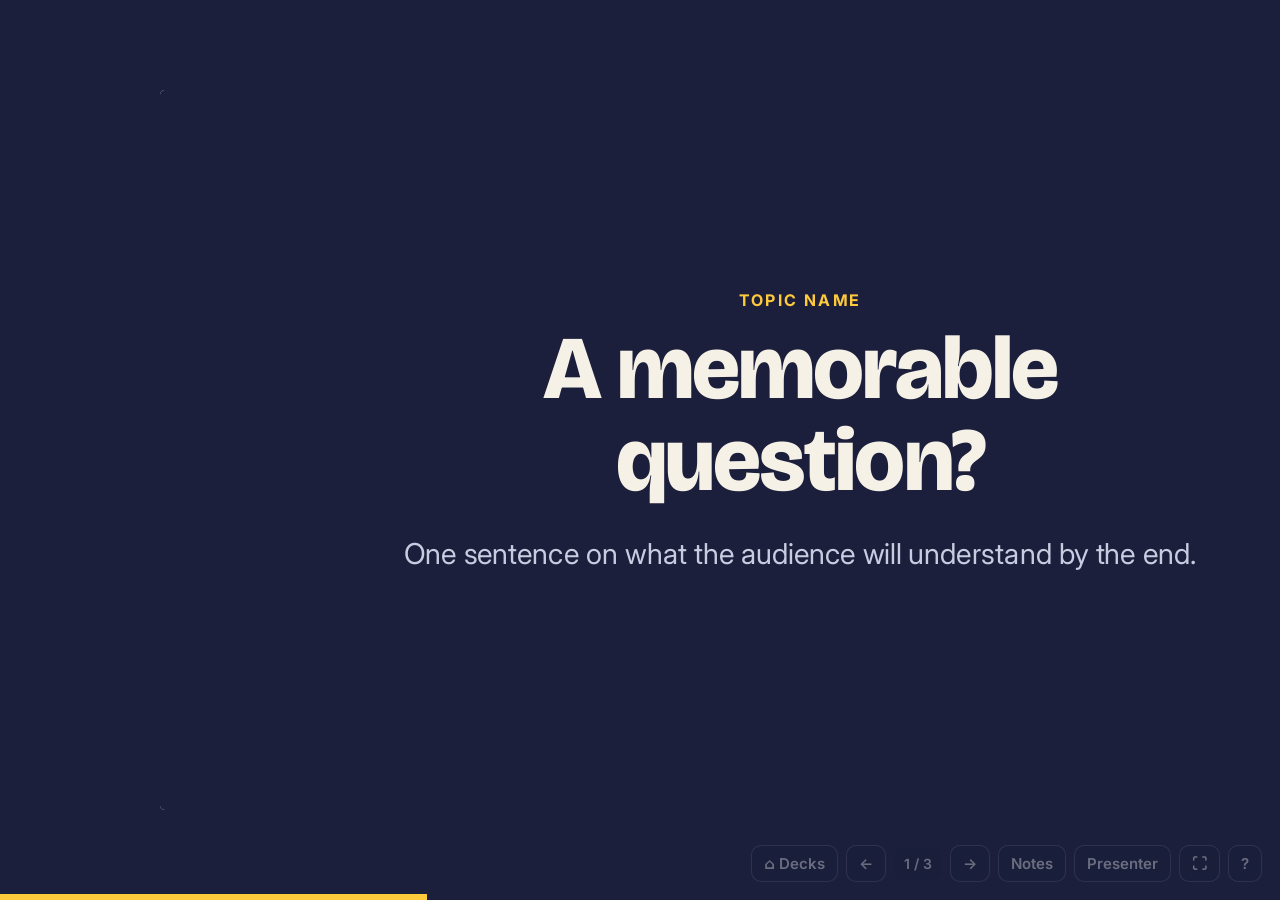
==== decks/_template/index.html @ dbbfcd2d "Add slide engine, deck picker and Shared Responsibility deck - Shared engine: 1600x900 scaled stage," ====
<!DOCTYPE html>
<html lang="en-GB">
<head>
  <meta charset="utf-8">
  <meta name="viewport" content="width=device-width, initial-scale=1">
  <title>Deck title · Subtitle</title>
  <link rel="stylesheet" href="../../assets/engine.css">
  <link rel="stylesheet" href="deck.css">
</head>
<body data-deck="your-deck-id">
<div class="deck">

  <section class="slide dark center">
    <p class="kicker">Topic name</p>
    <h1>A memorable<br>question?</h1>
    <p class="lead">One sentence on what the audience will understand by the end.</p>
    <aside class="notes"><p>What to say on this slide.</p></aside>
  </section>

  <section class="slide">
    <p class="kicker">Section label</p>
    <h2>One idea per slide</h2>
    <div class="card step"><p>Revealed on the first →</p></div>
    <div class="card step" style="margin-top:24px"><p>Revealed on the second →</p></div>
    <aside class="notes"><p>Ask the room a question here.</p></aside>
  </section>

  <section class="slide dark center">
    <h2>The one-line takeaway.</h2>
    <aside class="notes"><p>Close.</p></aside>
  </section>

</div>
<script src="../../decks/registry.js"></script>
<script src="../../assets/engine.js"></script>
<script src="deck.js"></script>
</body>
</html>
---- assets/engine.css ----
/* ==========================================================================
   cloud-explained — shared slide engine styles
   Every deck links this file. Deck-specific styles live in the deck folder.
   ========================================================================== */

@import url("https://fonts.googleapis.com/css2?family=Bricolage+Grotesque:opsz,wght@12..96,500;12..96,700;12..96,800&family=Inter:wght@400;500;600;700&display=swap");

:root {
  /* Palette — keep meaning consistent across ALL decks */
  --paper: #f6f1e7;
  --paper-2: #efe7d8;
  --ink: #1b1f3b;
  --ink-soft: #4a4f6e;
  --line: #d9cfbd;

  --provider: #2d6bff;      /* the cloud provider's responsibility */
  --provider-soft: #dfe8ff;
  --customer: #ff6b4a;      /* your / the customer's responsibility */
  --customer-soft: #ffe3dc;
  --shared: #8b5cf6;        /* shared responsibility */
  --shared-soft: #ece4ff;

  --sun: #ffc93c;           /* highlight / emphasis */
  --good: #1faf7a;
  --bad: #e5484d;

  --font-display: "Bricolage Grotesque", "Segoe UI", system-ui, sans-serif;
  --font-body: "Inter", "Segoe UI", system-ui, sans-serif;

  --radius: 22px;
  --shadow: 0 2px 0 var(--ink), 0 10px 30px rgba(27, 31, 59, 0.08);
  --ease: cubic-bezier(0.2, 0.8, 0.2, 1);

  /* Logical stage size — slides are authored at 1600×900 and scaled to fit */
  --stage-w: 1600px;
  --stage-h: 900px;
}

* { box-sizing: border-box; }

html, body {
  margin: 0;
  height: 100%;
  background: var(--ink);
  color: var(--ink);
  font-family: var(--font-body);
  overflow: hidden;
  -webkit-font-smoothing: antialiased;
}

/* ---------- Stage & slides ---------- */

.ce-viewport {
  position: fixed;
  inset: 0;
  display: grid;
  place-items: center;
}

.deck {
  position: relative;
  width: var(--stage-w);
  height: var(--stage-h);
  transform-origin: center center;
  background: var(--paper);
  border-radius: 6px;
  overflow: hidden;
  /* subtle dotted "whiteboard" texture */
  background-image: radial-gradient(rgba(27, 31, 59, 0.09) 1.2px, transparent 1.2px);
  background-size: 26px 26px;
}

.slide {
  position: absolute;
  inset: 0;
  padding: 80px 110px 90px;
  display: flex;
  flex-direction: column;
  opacity: 0;
  visibility: hidden;
  transform: translateX(40px);
  transition: opacity 0.45s var(--ease), transform 0.45s var(--ease), visibility 0.45s;
}
.slide.is-active { opacity: 1; visibility: visible; transform: none; }
.slide.is-past { transform: translateX(-40px); }

.slide.center { justify-content: center; align-items: center; text-align: center; }
.slide.dark { background: var(--ink); color: var(--paper); }
.slide.dark .kicker { color: var(--sun); }

/* Speaker notes are never shown on the slide itself */
.slide aside.notes { display: none; }

/* ---------- Typography ---------- */

.kicker {
  font-family: var(--font-body);
  font-weight: 700;
  font-size: 20px;
  letter-spacing: 0.14em;
  text-transform: uppercase;
  color: var(--customer);
  margin: 0 0 14px;
}

h1, h2, h3 { font-family: var(--font-display); margin: 0; line-height: 1.02; letter-spacing: -0.02em; }
h1 { font-size: 112px; font-weight: 800; }
h2 { font-size: 68px; font-weight: 800; margin-bottom: 26px; }
h3 { font-size: 34px; font-weight: 700; }

p, li { font-size: 28px; line-height: 1.4; }
.lead { font-size: 36px; line-height: 1.35; color: var(--ink-soft); max-width: 1150px; }
.dark .lead { color: #c9cbe0; }
.small { font-size: 20px; color: var(--ink-soft); }

.hl { background: linear-gradient(transparent 58%, var(--sun) 58%); padding: 0 4px; }
.c-provider { color: var(--provider); }
.c-customer { color: var(--customer); }
.c-shared { color: var(--shared); }

/* ---------- Common building blocks ---------- */

.card {
  background: #fff;
  border: 3px solid var(--ink);
  border-radius: var(--radius);
  box-shadow: var(--shadow);
  padding: 28px 30px;
}

.pill {
  display: inline-flex;
  align-items: center;
  gap: 10px;
  padding: 8px 18px;
  border-radius: 999px;
  border: 3px solid var(--ink);
  font-weight: 700;
  font-size: 20px;
  background: #fff;
}
.pill .dot { width: 16px; height: 16px; border-radius: 50%; }

.btn {
  font: inherit;
  font-weight: 700;
  font-size: 24px;
  padding: 14px 28px;
  border-radius: 14px;
  border: 3px solid var(--ink);
  background: #fff;
  color: var(--ink);
  cursor: pointer;
  box-shadow: 0 4px 0 var(--ink);
  transition: transform 0.12s var(--ease), box-shadow 0.12s var(--ease), background 0.2s;
}
.btn:hover { transform: translateY(-2px); box-shadow: 0 6px 0 var(--ink); }
.btn:active { transform: translateY(3px); box-shadow: 0 1px 0 var(--ink); }
.btn.is-on { background: var(--ink); color: var(--paper); }
.btn:focus-visible { outline: 4px solid var(--sun); outline-offset: 3px; }

/* ---------- Step-by-step reveals ----------
   Add class="step" to anything that should appear on the next key press.
   Optional data-step="n" controls order (default: document order). */

.step { opacity: 0; transform: translateY(18px); transition: opacity 0.4s var(--ease), transform 0.4s var(--ease); }
.step.is-shown { opacity: 1; transform: none; }

/* ---------- Engine chrome ---------- */

.ce-progress {
  position: fixed;
  left: 0; bottom: 0;
  height: 6px;
  background: var(--sun);
  transition: width 0.4s var(--ease);
  z-index: 20;
}

.ce-controls {
  position: fixed;
  right: 18px; bottom: 18px;
  display: flex;
  gap: 8px;
  align-items: center;
  z-index: 20;
  font-family: var(--font-body);
  color: #fff;
  opacity: 0.35;
  transition: opacity 0.2s;
}
.ce-controls:hover, .ce-controls:focus-within { opacity: 1; }
.ce-controls button, .ce-controls a {
  font: inherit;
  font-size: 15px;
  font-weight: 600;
  background: rgba(27, 31, 59, 0.85);
  color: #fff;
  border: 1px solid rgba(255, 255, 255, 0.25);
  border-radius: 10px;
  padding: 8px 12px;
  cursor: pointer;
  text-decoration: none;
}
.ce-controls .ce-count { font-size: 14px; font-weight: 600; padding: 8px 10px; color: #fff; background: rgba(27, 31, 59, 0.85); border-radius: 10px; }

.ce-notes {
  position: fixed;
  left: 50%; bottom: 24px;
  transform: translateX(-50%);
  width: min(900px, 92vw);
  max-height: 34vh;
  overflow: auto;
  background: rgba(27, 31, 59, 0.95);
  color: #f1f1f7;
  border: 1px solid rgba(255, 255, 255, 0.2);
  border-radius: 14px;
  padding: 18px 22px;
  font-size: 17px;
  line-height: 1.5;
  z-index: 30;
  display: none;
}
.ce-notes.is-open { display: block; }
.ce-notes h4 { margin: 0 0 6px; font-size: 13px; letter-spacing: 0.12em; text-transform: uppercase; color: var(--sun); display: flex; justify-content: space-between; }
.ce-notes p, .ce-notes li { font-size: 17px; margin: 0 0 8px; }

.ce-help {
  position: fixed;
  inset: 0;
  background: rgba(10, 12, 28, 0.7);
  display: none;
  place-items: center;
  z-index: 40;
}
.ce-help.is-open { display: grid; }
.ce-help .panel {
  background: var(--paper);
  border: 3px solid var(--ink);
  border-radius: 18px;
  padding: 28px 34px;
  min-width: 420px;
  font-size: 17px;
}
.ce-help h3 { font-size: 26px; margin-bottom: 14px; }
.ce-help table { border-collapse: collapse; }
.ce-help td { padding: 5px 14px 5px 0; }
.ce-help kbd {
  font-family: ui-monospace, monospace;
  background: #fff;
  border: 2px solid var(--ink);
  border-bottom-width: 4px;
  border-radius: 7px;
  padding: 1px 8px;
  font-size: 15px;
}

/* Overview grid (press O) */
body.ce-overview { overflow: auto; }
body.ce-overview .ce-viewport { position: static; display: block; padding: 30px; }
body.ce-overview .deck {
  transform: none !important;
  width: 100%; height: auto;
  background: transparent;
  display: grid;
  grid-template-columns: repeat(auto-fill, minmax(320px, 1fr));
  gap: 22px;
  overflow: visible;
}
body.ce-overview .slide {
  position: relative;
  inset: auto;
  opacity: 1; visibility: visible; transform: none;
  width: 1600px; height: 900px;
  zoom: 0.2;
  background-color: var(--paper);
  border-radius: 30px;
  cursor: pointer;
  outline: 10px solid transparent;
}
body.ce-overview .slide.dark { background-color: var(--ink); }
body.ce-overview .slide.is-active { outline-color: var(--sun); }
body.ce-overview .step { opacity: 1; transform: none; }

/* Playlist "up next" */
.ce-next {
  position: fixed;
  left: 50%; top: 22px;
  transform: translate(-50%, -200%);
  visibility: hidden;
  transition: transform 0.4s var(--ease), visibility 0.4s;
  z-index: 25;
  background: var(--sun);
  color: var(--ink);
  border: 3px solid var(--ink);
  border-radius: 999px;
  padding: 10px 22px;
  font-weight: 700;
  font-size: 17px;
  text-decoration: none;
  box-shadow: 0 4px 0 var(--ink);
}
.ce-next.is-visible { transform: translate(-50%, 0); visibility: visible; }

/* Presenter mode: timer badge */
.ce-timer {
  position: fixed;
  left: 18px; bottom: 18px;
  z-index: 20;
  font: 600 18px/1 ui-monospace, monospace;
  color: #fff;
  background: rgba(27, 31, 59, 0.85);
  padding: 8px 12px;
  border-radius: 10px;
  display: none;
}
body.ce-presenter .ce-timer { display: block; }

@media (prefers-reduced-motion: reduce) {
  .slide, .step, .ce-progress { transition: none !important; }
}

@media print {
  html, body { background: #fff; overflow: visible; height: auto; }
  .ce-controls, .ce-progress, .ce-notes, .ce-help, .ce-next, .ce-timer { display: none !important; }
  .ce-viewport { position: static; display: block; }
  .deck { transform: none !important; height: auto; background-image: none; }
  .slide { position: relative; opacity: 1; visibility: visible; transform: none; height: 900px; page-break-after: always; }
  .step { opacity: 1; transform: none; }
}
---- decks/_template/deck.css ----
/* Deck-specific styles. Palette and building blocks come from assets/engine.css. */
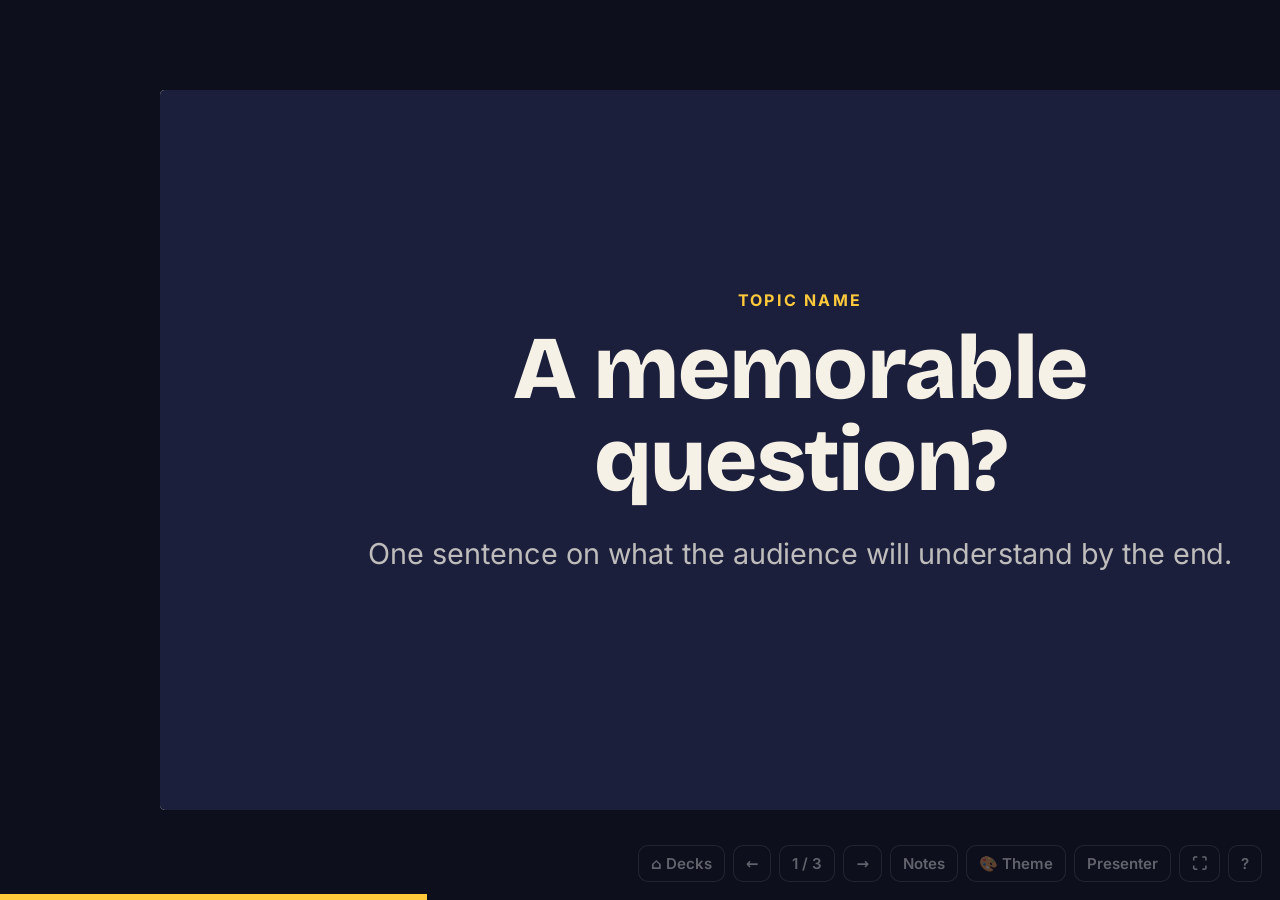
==== commit 1f2d77ec: "Add theme system with client branding, self-hosted fonts, deck-only home page - assets/themes.js pre" ====
--- a/decks/_template/index.html
+++ b/decks/_template/index.html
@@ -4,6 +4,8 @@
   <meta charset="utf-8">
   <meta name="viewport" content="width=device-width, initial-scale=1">
   <title>Deck title · Subtitle</title>
+  <script src="../../assets/themes.js"></script>
+  <script src="../../assets/theme.js"></script>
   <link rel="stylesheet" href="../../assets/engine.css">
   <link rel="stylesheet" href="deck.css">
 </head>
--- a/assets/engine.css
+++ b/assets/engine.css
@@ -1,34 +1,67 @@
 /* ==========================================================================
-   cloud-explained — shared slide engine styles
+   cloud-explained — shared design system + slide engine styles
    Every deck links this file. Deck-specific styles live in the deck folder.
+
+   COLOUR RULE: never hard-code a colour in a deck. Use the theme tokens below
+   (set at runtime by assets/theme.js from assets/themes.js). See CLAUDE.md.
    ========================================================================== */
 
-@import url("https://fonts.googleapis.com/css2?family=Bricolage+Grotesque:opsz,wght@12..96,500;12..96,700;12..96,800&family=Inter:wght@400;500;600;700&display=swap");
+/* Self-hosted fonts (SIL OFL, see assets/fonts/LICENSE.txt) */
+@font-face { font-family: "Bricolage Grotesque"; font-weight: 500; font-display: swap; src: url("fonts/bricolage-grotesque-latin-500-normal.woff2") format("woff2"); }
+@font-face { font-family: "Bricolage Grotesque"; font-weight: 700; font-display: swap; src: url("fonts/bricolage-grotesque-latin-700-normal.woff2") format("woff2"); }
+@font-face { font-family: "Bricolage Grotesque"; font-weight: 800; font-display: swap; src: url("fonts/bricolage-grotesque-latin-800-normal.woff2") format("woff2"); }
+@font-face { font-family: "Inter"; font-weight: 400; font-display: swap; src: url("fonts/inter-latin-400-normal.woff2") format("woff2"); }
+@font-face { font-family: "Inter"; font-weight: 500; font-display: swap; src: url("fonts/inter-latin-500-normal.woff2") format("woff2"); }
+@font-face { font-family: "Inter"; font-weight: 600; font-display: swap; src: url("fonts/inter-latin-600-normal.woff2") format("woff2"); }
+@font-face { font-family: "Inter"; font-weight: 700; font-display: swap; src: url("fonts/inter-latin-700-normal.woff2") format("woff2"); }
 
 :root {
-  /* Palette — keep meaning consistent across ALL decks */
+  /* ---- Theme tokens: fallbacks only. assets/theme.js overrides these. ---- */
   --paper: #f6f1e7;
-  --paper-2: #efe7d8;
+  --surface: #ffffff;
   --ink: #1b1f3b;
-  --ink-soft: #4a4f6e;
-  --line: #d9cfbd;
-
-  --provider: #2d6bff;      /* the cloud provider's responsibility */
-  --provider-soft: #dfe8ff;
-  --customer: #ff6b4a;      /* your / the customer's responsibility */
-  --customer-soft: #ffe3dc;
+  --customer: #ff6b4a;      /* us / the client — client's PRIMARY brand colour */
+  --provider: #2d6bff;      /* the cloud provider — SECONDARY colour */
   --shared: #8b5cf6;        /* shared responsibility */
-  --shared-soft: #ece4ff;
-
   --sun: #ffc93c;           /* highlight / emphasis */
   --good: #1faf7a;
   --bad: #e5484d;
 
+  /* ---- Derived tokens (also set by theme.js; fallbacks here) ---- */
+  --paper-2: #efe7d8;
+  --line: #d9cfbd;
+  --dot: #ddd6cb;
+  --ink-soft: #4a4f6e;
+  --ink-faint: #8a8c99;
+  --deep: #1b1f3b;          /* background of .dark statement slides */
+  --deep-2: #262b52;        /* cards on .dark slides */
+  --on-deep: #f6f1e7;
+  --on-deep-soft: #c9cbe0;
+  --on-ink: #f6f1e7;        /* text on ink-filled elements (selected buttons, etc.) */
+  --on-ink-soft: #c9cbe0;
+  --customer-soft: #ffe3dc;
+  --provider-soft: #dfe8ff;
+  --shared-soft: #ece4ff;
+  --sun-soft: #fff3cc;
+  --good-soft: #e9f8f1;
+  --customer-deep: #d1583d;
+  --provider-deep: #2558d1;
+  --shared-deep: #724bca;
+  --shared-light: #ad8df8;
+  --on-customer: #ffffff;
+  --on-provider: #ffffff;
+  --on-shared: #ffffff;
+  --on-sun: #14162b;
+  --on-good: #ffffff;
+  --on-bad: #ffffff;
+  --ink-rgb: 27, 31, 59;
+
+  /* ---- Type, shape, motion ---- */
   --font-display: "Bricolage Grotesque", "Segoe UI", system-ui, sans-serif;
   --font-body: "Inter", "Segoe UI", system-ui, sans-serif;
-
   --radius: 22px;
-  --shadow: 0 2px 0 var(--ink), 0 10px 30px rgba(27, 31, 59, 0.08);
+  --border: 3px solid var(--ink);
+  --shadow: 0 2px 0 var(--ink), 0 10px 30px rgba(var(--ink-rgb), 0.08);
   --ease: cubic-bezier(0.2, 0.8, 0.2, 1);
 
   /* Logical stage size — slides are authored at 1600×900 and scaled to fit */
@@ -41,7 +74,7 @@
 html, body {
   margin: 0;
   height: 100%;
-  background: var(--ink);
+  background: #0d0f1c; /* letterbox around the stage — deliberately theme-independent */
   color: var(--ink);
   font-family: var(--font-body);
   overflow: hidden;
@@ -50,24 +83,19 @@
 
 /* ---------- Stage & slides ---------- */
 
-.ce-viewport {
-  position: fixed;
-  inset: 0;
-  display: grid;
-  place-items: center;
-}
+.ce-viewport { position: fixed; inset: 0; display: grid; place-items: center; }
 
 .deck {
   position: relative;
   width: var(--stage-w);
   height: var(--stage-h);
   transform-origin: center center;
-  background: var(--paper);
+  background-color: var(--paper);
   border-radius: 6px;
   overflow: hidden;
-  /* subtle dotted "whiteboard" texture */
-  background-image: radial-gradient(rgba(27, 31, 59, 0.09) 1.2px, transparent 1.2px);
+  background-image: radial-gradient(var(--dot) 1.2px, transparent 1.2px);
   background-size: 26px 26px;
+  transition: background-color 0.3s;
 }
 
 .slide {
@@ -85,11 +113,23 @@
 .slide.is-past { transform: translateX(-40px); }
 
 .slide.center { justify-content: center; align-items: center; text-align: center; }
-.slide.dark { background: var(--ink); color: var(--paper); }
+.slide.dark { background: var(--deep); color: var(--on-deep); }
 .slide.dark .kicker { color: var(--sun); }
 
-/* Speaker notes are never shown on the slide itself */
 .slide aside.notes { display: none; }
+
+/* Client logo (set in the theme panel). Keep the bottom-left 200×70px of every slide clear. */
+.ce-client-logo {
+  position: absolute;
+  left: 34px; bottom: 22px;
+  max-width: 180px; max-height: 46px;
+  object-fit: contain;
+  z-index: 5;
+  pointer-events: none;
+}
+/* On dark themes, sit the logo on a light plate so dark logos stay visible */
+[data-theme-scheme="dark"] .ce-client-logo,
+.deck.on-dark .ce-client-logo { background: #fff; padding: 6px 10px; border-radius: 10px; }
 
 /* ---------- Typography ---------- */
 
@@ -110,7 +150,7 @@
 
 p, li { font-size: 28px; line-height: 1.4; }
 .lead { font-size: 36px; line-height: 1.35; color: var(--ink-soft); max-width: 1150px; }
-.dark .lead { color: #c9cbe0; }
+.dark .lead { color: var(--on-deep-soft); }
 .small { font-size: 20px; color: var(--ink-soft); }
 
 .hl { background: linear-gradient(transparent 58%, var(--sun) 58%); padding: 0 4px; }
@@ -121,8 +161,8 @@
 /* ---------- Common building blocks ---------- */
 
 .card {
-  background: #fff;
-  border: 3px solid var(--ink);
+  background: var(--surface);
+  border: var(--border);
   border-radius: var(--radius);
   box-shadow: var(--shadow);
   padding: 28px 30px;
@@ -134,12 +174,24 @@
   gap: 10px;
   padding: 8px 18px;
   border-radius: 999px;
-  border: 3px solid var(--ink);
+  border: var(--border);
   font-weight: 700;
   font-size: 20px;
-  background: #fff;
+  background: var(--surface);
 }
 .pill .dot { width: 16px; height: 16px; border-radius: 50%; }
+
+.tag {
+  display: inline-block;
+  font-size: 16px;
+  font-weight: 700;
+  letter-spacing: 0.06em;
+  text-transform: uppercase;
+  padding: 4px 12px;
+  border-radius: 999px;
+  background: var(--paper-2);
+  color: var(--ink);
+}
 
 .btn {
   font: inherit;
@@ -147,8 +199,8 @@
   font-size: 24px;
   padding: 14px 28px;
   border-radius: 14px;
-  border: 3px solid var(--ink);
-  background: #fff;
+  border: var(--border);
+  background: var(--surface);
   color: var(--ink);
   cursor: pointer;
   box-shadow: 0 4px 0 var(--ink);
@@ -156,17 +208,21 @@
 }
 .btn:hover { transform: translateY(-2px); box-shadow: 0 6px 0 var(--ink); }
 .btn:active { transform: translateY(3px); box-shadow: 0 1px 0 var(--ink); }
-.btn.is-on { background: var(--ink); color: var(--paper); }
+.btn.is-on { background: var(--ink); color: var(--on-ink); }
 .btn:focus-visible { outline: 4px solid var(--sun); outline-offset: 3px; }
 
-/* ---------- Step-by-step reveals ----------
-   Add class="step" to anything that should appear on the next key press.
-   Optional data-step="n" controls order (default: document order). */
+/* Responsibility fills — use these instead of raw colours */
+.fill-customer { background: var(--customer); color: var(--on-customer); }
+.fill-provider { background: var(--provider); color: var(--on-provider); }
+.fill-shared { background: repeating-linear-gradient(-45deg, var(--shared) 0 18px, var(--shared-deep) 18px 36px); color: var(--on-shared); }
+.fill-sun { background: var(--sun); color: var(--on-sun); }
+
+/* ---------- Step-by-step reveals ---------- */
 
 .step { opacity: 0; transform: translateY(18px); transition: opacity 0.4s var(--ease), transform 0.4s var(--ease); }
 .step.is-shown { opacity: 1; transform: none; }
 
-/* ---------- Engine chrome ---------- */
+/* ---------- Engine chrome (outside the stage; fixed dark UI) ---------- */
 
 .ce-progress {
   position: fixed;
@@ -190,19 +246,18 @@
   transition: opacity 0.2s;
 }
 .ce-controls:hover, .ce-controls:focus-within { opacity: 1; }
-.ce-controls button, .ce-controls a {
+.ce-controls button, .ce-controls a, .ce-controls .ce-count {
   font: inherit;
   font-size: 15px;
   font-weight: 600;
-  background: rgba(27, 31, 59, 0.85);
+  background: rgba(16, 18, 36, 0.88);
   color: #fff;
   border: 1px solid rgba(255, 255, 255, 0.25);
   border-radius: 10px;
   padding: 8px 12px;
-  cursor: pointer;
   text-decoration: none;
 }
-.ce-controls .ce-count { font-size: 14px; font-weight: 600; padding: 8px 10px; color: #fff; background: rgba(27, 31, 59, 0.85); border-radius: 10px; }
+.ce-controls button, .ce-controls a { cursor: pointer; }
 
 .ce-notes {
   position: fixed;
@@ -211,7 +266,7 @@
   width: min(900px, 92vw);
   max-height: 34vh;
   overflow: auto;
-  background: rgba(27, 31, 59, 0.95);
+  background: rgba(16, 18, 36, 0.95);
   color: #f1f1f7;
   border: 1px solid rgba(255, 255, 255, 0.2);
   border-radius: 14px;
@@ -222,7 +277,7 @@
   display: none;
 }
 .ce-notes.is-open { display: block; }
-.ce-notes h4 { margin: 0 0 6px; font-size: 13px; letter-spacing: 0.12em; text-transform: uppercase; color: var(--sun); display: flex; justify-content: space-between; }
+.ce-notes h4 { margin: 0 0 6px; font-size: 13px; letter-spacing: 0.12em; text-transform: uppercase; color: #ffc93c; display: flex; justify-content: space-between; }
 .ce-notes p, .ce-notes li { font-size: 17px; margin: 0 0 8px; }
 
 .ce-help {
@@ -235,8 +290,8 @@
 }
 .ce-help.is-open { display: grid; }
 .ce-help .panel {
-  background: var(--paper);
-  border: 3px solid var(--ink);
+  background: #fff;
+  color: #1b1f3b;
   border-radius: 18px;
   padding: 28px 34px;
   min-width: 420px;
@@ -247,8 +302,8 @@
 .ce-help td { padding: 5px 14px 5px 0; }
 .ce-help kbd {
   font-family: ui-monospace, monospace;
-  background: #fff;
-  border: 2px solid var(--ink);
+  background: #f3f3f7;
+  border: 2px solid #1b1f3b;
   border-bottom-width: 4px;
   border-radius: 7px;
   padding: 1px 8px;
@@ -278,9 +333,10 @@
   cursor: pointer;
   outline: 10px solid transparent;
 }
-body.ce-overview .slide.dark { background-color: var(--ink); }
+body.ce-overview .slide.dark { background-color: var(--deep); }
 body.ce-overview .slide.is-active { outline-color: var(--sun); }
 body.ce-overview .step { opacity: 1; transform: none; }
+body.ce-overview .ce-client-logo { display: none; }
 
 /* Playlist "up next" */
 .ce-next {
@@ -291,38 +347,109 @@
   transition: transform 0.4s var(--ease), visibility 0.4s;
   z-index: 25;
   background: var(--sun);
-  color: var(--ink);
-  border: 3px solid var(--ink);
+  color: var(--on-sun);
+  border: 3px solid #14162b;
   border-radius: 999px;
   padding: 10px 22px;
   font-weight: 700;
   font-size: 17px;
   text-decoration: none;
-  box-shadow: 0 4px 0 var(--ink);
+  box-shadow: 0 4px 0 #14162b;
 }
 .ce-next.is-visible { transform: translate(-50%, 0); visibility: visible; }
 
-/* Presenter mode: timer badge */
 .ce-timer {
   position: fixed;
   left: 18px; bottom: 18px;
   z-index: 20;
   font: 600 18px/1 ui-monospace, monospace;
   color: #fff;
-  background: rgba(27, 31, 59, 0.85);
+  background: rgba(16, 18, 36, 0.88);
   padding: 8px 12px;
   border-radius: 10px;
   display: none;
 }
 body.ce-presenter .ce-timer { display: block; }
 
+/* ---------- Theme panel (fixed neutral UI so it's readable in any theme) ---------- */
+
+.ce-theme {
+  position: fixed;
+  inset: 0;
+  z-index: 50;
+  display: none;
+  justify-content: flex-end;
+  background: rgba(10, 12, 28, 0.35);
+  font-family: var(--font-body);
+  color: #1b1f3b;
+}
+.ce-theme.is-open { display: flex; }
+.ce-theme__panel {
+  width: min(460px, 100vw);
+  height: 100%;
+  background: #ffffff;
+  box-shadow: -10px 0 40px rgba(0, 0, 0, 0.25);
+  display: flex;
+  flex-direction: column;
+  animation: ce-slide-in 0.25s var(--ease);
+}
+@keyframes ce-slide-in { from { transform: translateX(40px); opacity: 0; } to { transform: none; opacity: 1; } }
+.ce-theme__head { display: flex; align-items: center; justify-content: space-between; padding: 18px 22px; border-bottom: 1px solid #e6e7ef; }
+.ce-theme__head h3 { font-family: var(--font-display); font-size: 24px; margin: 0; }
+.ce-theme__x { border: 0; background: #f1f2f7; border-radius: 10px; width: 36px; height: 36px; cursor: pointer; font-size: 16px; color: #1b1f3b; }
+.ce-theme__body { overflow: auto; padding: 6px 22px 22px; flex: 1; }
+.ce-theme__body section { padding: 14px 0; border-bottom: 1px solid #eef0f5; }
+.ce-theme__body section[hidden] { display: none; }
+.ce-theme__body h4 { margin: 0 0 10px; font-size: 12px; letter-spacing: 0.12em; text-transform: uppercase; color: #6b6f88; }
+.ce-theme__presets, .ce-theme__saved { display: grid; grid-template-columns: repeat(3, 1fr); gap: 8px; }
+.ce-theme__preset {
+  position: relative;
+  display: flex; flex-direction: column; gap: 6px; align-items: stretch;
+  padding: 8px; border: 2px solid #e6e7ef; border-radius: 12px; background: #fff;
+  cursor: pointer; font: inherit; font-size: 13px; font-weight: 600; color: #1b1f3b; text-align: left;
+}
+.ce-theme__preset:hover { border-color: #b9bccd; }
+.ce-theme__preset.is-on { border-color: #1b1f3b; box-shadow: 0 0 0 2px #ffc93c; }
+.ce-theme__mini { display: flex; gap: 3px; padding: 7px; border-radius: 8px; border: 2px solid; }
+.ce-theme__mini i { flex: 1; height: 16px; border-radius: 4px; }
+.ce-theme__del { position: absolute; top: 2px; right: 6px; font-size: 11px; color: #8a8c99; }
+.ce-theme__drop {
+  display: flex; flex-direction: column; gap: 2px; align-items: center;
+  padding: 16px; border: 2px dashed #c9cbe0; border-radius: 14px; cursor: pointer; text-align: center;
+}
+.ce-theme__drop span { font-weight: 700; }
+.ce-theme__drop small, .ce-theme__logo-row small { color: #6b6f88; font-size: 12px; }
+.ce-theme__logo-row { display: flex; gap: 14px; margin-top: 12px; align-items: flex-start; }
+.ce-theme__logo-row[hidden] { display: none; }
+.ce-theme__logo-preview { width: 84px; height: 84px; object-fit: contain; border: 1px solid #e6e7ef; border-radius: 10px; padding: 6px; background: repeating-conic-gradient(#f3f3f7 0 25%, #fff 0 50%) 0 0 / 14px 14px; }
+.ce-theme__palette { display: flex; flex-wrap: wrap; gap: 6px; margin-bottom: 6px; }
+.ce-theme__chip { width: 30px; height: 30px; border-radius: 8px; border: 2px solid rgba(0, 0, 0, 0.15); cursor: pointer; }
+.ce-theme__row { display: flex; flex-wrap: wrap; gap: 10px; align-items: center; margin-top: 10px; }
+.ce-theme__check { font-size: 13px; display: flex; gap: 6px; align-items: center; }
+.ce-theme__fields { display: flex; flex-direction: column; gap: 6px; }
+.ce-theme__field {
+  display: grid; grid-template-columns: 44px 1fr 92px; gap: 10px; align-items: center;
+  padding: 6px 8px; border-radius: 12px; border: 2px solid transparent;
+}
+.ce-theme__field.is-selected { border-color: #ffc93c; background: #fffaf0; }
+.ce-theme__field input[type=color] { width: 44px; height: 36px; padding: 0; border: 2px solid #e6e7ef; border-radius: 10px; background: none; cursor: pointer; }
+.ce-theme__label b { display: block; font-size: 14px; }
+.ce-theme__label small { font-size: 12px; color: #6b6f88; }
+.ce-theme__hex { font: 600 13px ui-monospace, monospace; padding: 7px 8px; border: 2px solid #e6e7ef; border-radius: 8px; width: 100%; color: #1b1f3b; }
+.ce-theme__warn { font-size: 13px; color: #9a3b00; margin-top: 10px; line-height: 1.5; }
+.ce-theme__foot { display: flex; flex-wrap: wrap; gap: 8px; align-items: center; padding: 14px 22px; border-top: 1px solid #e6e7ef; }
+.ce-theme__btn { font: inherit; font-size: 14px; font-weight: 700; padding: 9px 14px; border-radius: 10px; border: 2px solid #1b1f3b; background: #fff; color: #1b1f3b; cursor: pointer; }
+.ce-theme__btn:hover { background: #f6f6fa; }
+.ce-theme__link { font: inherit; font-size: 13px; border: 0; background: none; color: #6b6f88; text-decoration: underline; cursor: pointer; }
+.ce-theme button:focus-visible, .ce-theme input:focus-visible { outline: 3px solid #ffc93c; outline-offset: 2px; }
+
 @media (prefers-reduced-motion: reduce) {
-  .slide, .step, .ce-progress { transition: none !important; }
+  .slide, .step, .ce-progress, .ce-theme__panel { transition: none !important; animation: none !important; }
 }
 
 @media print {
   html, body { background: #fff; overflow: visible; height: auto; }
-  .ce-controls, .ce-progress, .ce-notes, .ce-help, .ce-next, .ce-timer { display: none !important; }
+  .ce-controls, .ce-progress, .ce-notes, .ce-help, .ce-next, .ce-timer, .ce-theme { display: none !important; }
   .ce-viewport { position: static; display: block; }
   .deck { transform: none !important; height: auto; background-image: none; }
   .slide { position: relative; opacity: 1; visibility: visible; transform: none; height: 900px; page-break-after: always; }
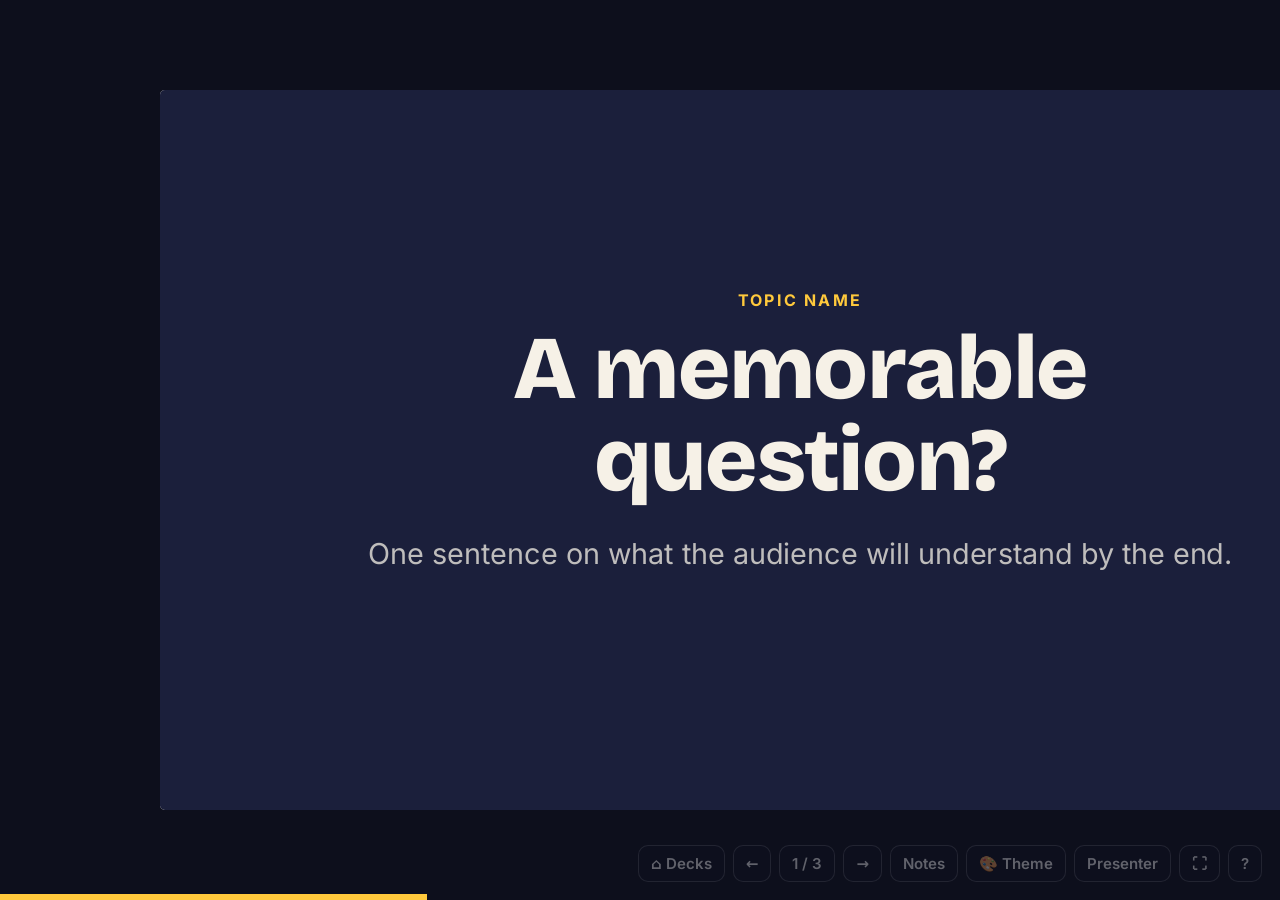
==== commit cc9b68f1: "Add whiteboard sketch house style and rebuild Shared Responsibility deck Co-Authored-By: Claude Opus" ====
--- a/decks/_template/index.html
+++ b/decks/_template/index.html
@@ -33,6 +33,7 @@
   </section>
 
 </div>
+<script src="../../assets/sketch.js"></script>
 <script src="../../decks/registry.js"></script>
 <script src="../../assets/engine.js"></script>
 <script src="deck.js"></script>
--- a/assets/engine.css
+++ b/assets/engine.css
@@ -14,6 +14,10 @@
 @font-face { font-family: "Inter"; font-weight: 500; font-display: swap; src: url("fonts/inter-latin-500-normal.woff2") format("woff2"); }
 @font-face { font-family: "Inter"; font-weight: 600; font-display: swap; src: url("fonts/inter-latin-600-normal.woff2") format("woff2"); }
 @font-face { font-family: "Inter"; font-weight: 700; font-display: swap; src: url("fonts/inter-latin-700-normal.woff2") format("woff2"); }
+@font-face { font-family: "Caveat"; font-weight: 500; font-display: swap; src: url("fonts/caveat-latin-500-normal.woff2") format("woff2"); }
+@font-face { font-family: "Caveat"; font-weight: 700; font-display: swap; src: url("fonts/caveat-latin-700-normal.woff2") format("woff2"); }
+@font-face { font-family: "Kalam"; font-weight: 400; font-display: swap; src: url("fonts/kalam-latin-400-normal.woff2") format("woff2"); }
+@font-face { font-family: "Kalam"; font-weight: 700; font-display: swap; src: url("fonts/kalam-latin-700-normal.woff2") format("woff2"); }
 
 :root {
   /* ---- Theme tokens: fallbacks only. assets/theme.js overrides these. ---- */
@@ -55,10 +59,17 @@
   --on-good: #ffffff;
   --on-bad: #ffffff;
   --ink-rgb: 27, 31, 59;
+  --grid: #e9e3d8;          /* whiteboard grid lines */
+
+  /* Not themed on purpose: a natural skin tone for doodle characters. theme-exempt */
+  --skin: #ffdcc2;
+  --hair: #3a2d2a;  /* theme-exempt: natural hair colour for doodle characters */
 
   /* ---- Type, shape, motion ---- */
   --font-display: "Bricolage Grotesque", "Segoe UI", system-ui, sans-serif;
   --font-body: "Inter", "Segoe UI", system-ui, sans-serif;
+  --font-hand: "Caveat", "Segoe Print", "Comic Sans MS", cursive;   /* scribbled notes */
+  --font-label: "Kalam", "Segoe Print", "Comic Sans MS", cursive;   /* hand-lettered labels */
   --radius: 22px;
   --border: 3px solid var(--ink);
   --shadow: 0 2px 0 var(--ink), 0 10px 30px rgba(var(--ink-rgb), 0.08);
@@ -93,8 +104,11 @@
   background-color: var(--paper);
   border-radius: 6px;
   overflow: hidden;
-  background-image: radial-gradient(var(--dot) 1.2px, transparent 1.2px);
-  background-size: 26px 26px;
+  /* whiteboard grid paper */
+  background-image:
+    linear-gradient(var(--grid) 1px, transparent 1px),
+    linear-gradient(90deg, var(--grid) 1px, transparent 1px);
+  background-size: 40px 40px;
   transition: background-color 0.3s;
 }
 
@@ -153,18 +167,61 @@
 .dark .lead { color: var(--on-deep-soft); }
 .small { font-size: 20px; color: var(--ink-soft); }
 
-.hl { background: linear-gradient(transparent 58%, var(--sun) 58%); padding: 0 4px; }
+/* Highlighter-pen underline (single line of text). */
+.hl { position: relative; isolation: isolate; padding: 0 4px; white-space: nowrap; }
+.hl::before {
+  content: "";
+  position: absolute;
+  left: -2px; right: -2px; bottom: 0.06em;
+  height: 0.42em;
+  background: var(--sun);
+  border-radius: 6px 14px 8px 12px;
+  transform: rotate(-1deg);
+  filter: url(#ce-rough);
+  z-index: -1;
+}
+/* Dark themes: a full-height marker block with readable text on top */
+[data-theme-scheme="dark"] .hl { color: var(--on-sun); }
+[data-theme-scheme="dark"] .hl::before { bottom: -0.04em; height: 1.04em; }
 .c-provider { color: var(--provider); }
 .c-customer { color: var(--customer); }
 .c-shared { color: var(--shared); }
 
 /* ---------- Common building blocks ---------- */
 
+/* ---------- Sketch kit: hand-drawn boxes ----------
+   Any element with .sk (and .card, .btn, .pill, .note, which are .sk by default)
+   draws its fill and border on a ::before layer that runs through the #ce-rough
+   filter (injected by assets/sketch.js). The text stays crisp, and only the edges wobble.
+   Customise with custom properties instead of background/border:
+     --sk-fill    fill (any background value, incl. gradients)   default var(--surface)
+     --sk-stroke  outline colour                                  default var(--ink)
+     --sk-width   outline width                                   default 3px
+     --sk-radius  corner shape                                    default hand-drawn
+     --sk-shadow  offset shadow                                   default none
+   .sk sets position: relative. Absolutely positioned elements can override it. */
+.sk, .card, .btn, .pill, .note {
+  position: relative;
+  isolation: isolate;
+  background: none;
+  border: 0;
+}
+.sk::before, .card::before, .btn::before, .pill::before, .note::before {
+  content: "";
+  position: absolute;
+  inset: 0;
+  z-index: -1;
+  background: var(--sk-fill, var(--surface));
+  border: var(--sk-width, 3px) solid var(--sk-stroke, var(--ink));
+  border-radius: var(--sk-radius, 14px 22px 16px 20px / 20px 16px 22px 14px);
+  box-shadow: var(--sk-shadow, none);
+  filter: url(#ce-rough);
+  pointer-events: none;
+  transition: background 0.2s, box-shadow 0.12s var(--ease);
+}
+
 .card {
-  background: var(--surface);
-  border: var(--border);
-  border-radius: var(--radius);
-  box-shadow: var(--shadow);
+  --sk-shadow: 5px 6px 0 rgba(var(--ink-rgb), 0.12);
   padding: 28px 30px;
 }
 
@@ -173,11 +230,9 @@
   align-items: center;
   gap: 10px;
   padding: 8px 18px;
-  border-radius: 999px;
-  border: var(--border);
   font-weight: 700;
   font-size: 20px;
-  background: var(--surface);
+  --sk-radius: 999px 900px 999px 920px;
 }
 .pill .dot { width: 16px; height: 16px; border-radius: 50%; }
 
@@ -198,24 +253,54 @@
   font-weight: 700;
   font-size: 24px;
   padding: 14px 28px;
-  border-radius: 14px;
-  border: var(--border);
-  background: var(--surface);
   color: var(--ink);
   cursor: pointer;
-  box-shadow: 0 4px 0 var(--ink);
-  transition: transform 0.12s var(--ease), box-shadow 0.12s var(--ease), background 0.2s;
-}
-.btn:hover { transform: translateY(-2px); box-shadow: 0 6px 0 var(--ink); }
-.btn:active { transform: translateY(3px); box-shadow: 0 1px 0 var(--ink); }
-.btn.is-on { background: var(--ink); color: var(--on-ink); }
+  --sk-shadow: 0 4px 0 var(--ink);
+  --sk-radius: 12px 18px 14px 16px / 16px 14px 18px 12px;
+  transition: transform 0.12s var(--ease);
+}
+.btn:hover { transform: translateY(-2px); --sk-shadow: 0 6px 0 var(--ink); }
+.btn:active { transform: translateY(3px); --sk-shadow: 0 1px 0 var(--ink); }
+.btn.is-on { --sk-fill: var(--ink); color: var(--on-ink); }
 .btn:focus-visible { outline: 4px solid var(--sun); outline-offset: 3px; }
 
+/* Sticky note */
+.note {
+  --sk-fill: var(--sun-soft);
+  --sk-radius: 4px 4px 34px 4px;
+  --sk-shadow: 6px 8px 0 rgba(var(--ink-rgb), 0.12);
+  padding: 26px 30px;
+  transform: rotate(-1.5deg);
+}
+.note .note-title { font-family: var(--font-label); font-weight: 700; font-size: 30px; margin: 0 0 6px; }
+
+/* Handwriting */
+.scribble {
+  font-family: var(--font-hand);
+  font-weight: 700;
+  color: var(--customer);
+  display: inline-block;
+  transform: rotate(-2deg);
+  line-height: 1.05;
+}
+.scribble.c-provider { color: var(--provider); }
+.scribble.c-ink { color: var(--ink); }
+.hand { font-family: var(--font-label); }
+.kicker.scribble { font-size: 40px; letter-spacing: 0; text-transform: none; font-weight: 700; margin: 0 0 18px; }
+.scribble { white-space: nowrap; }
+
+/* Hand-drawn lines and arrows in inline SVG */
+.sk-line { fill: none; stroke: var(--ink); stroke-width: 4; stroke-linecap: round; stroke-linejoin: round; filter: url(#ce-rough-soft); }
+.sk-line.dashed { stroke-dasharray: 16 12; }
+.doodle { display: block; overflow: visible; }
+
 /* Responsibility fills — use these instead of raw colours */
-.fill-customer { background: var(--customer); color: var(--on-customer); }
-.fill-provider { background: var(--provider); color: var(--on-provider); }
-.fill-shared { background: repeating-linear-gradient(-45deg, var(--shared) 0 18px, var(--shared-deep) 18px 36px); color: var(--on-shared); }
-.fill-sun { background: var(--sun); color: var(--on-sun); }
+.fill-customer { --sk-fill: var(--customer); color: var(--on-customer); }
+.fill-provider { --sk-fill: var(--provider); color: var(--on-provider); }
+.fill-shared { --sk-fill: repeating-linear-gradient(-45deg, var(--shared) 0 18px, var(--shared-deep) 18px 36px); color: var(--on-shared); }
+.fill-sun { --sk-fill: var(--sun); color: var(--on-sun); }
+.fill-customer:not(.sk, .card, .btn, .pill, .note), .fill-provider:not(.sk, .card, .btn, .pill, .note),
+.fill-shared:not(.sk, .card, .btn, .pill, .note), .fill-sun:not(.sk, .card, .btn, .pill, .note) { background: var(--sk-fill); }
 
 /* ---------- Step-by-step reveals ---------- */
 
@@ -334,6 +419,10 @@
   outline: 10px solid transparent;
 }
 body.ce-overview .slide.dark { background-color: var(--deep); }
+body.ce-overview .slide:not(.dark) {
+  background-image: linear-gradient(var(--grid) 1px, transparent 1px), linear-gradient(90deg, var(--grid) 1px, transparent 1px);
+  background-size: 40px 40px;
+}
 body.ce-overview .slide.is-active { outline-color: var(--sun); }
 body.ce-overview .step { opacity: 1; transform: none; }
 body.ce-overview .ce-client-logo { display: none; }
